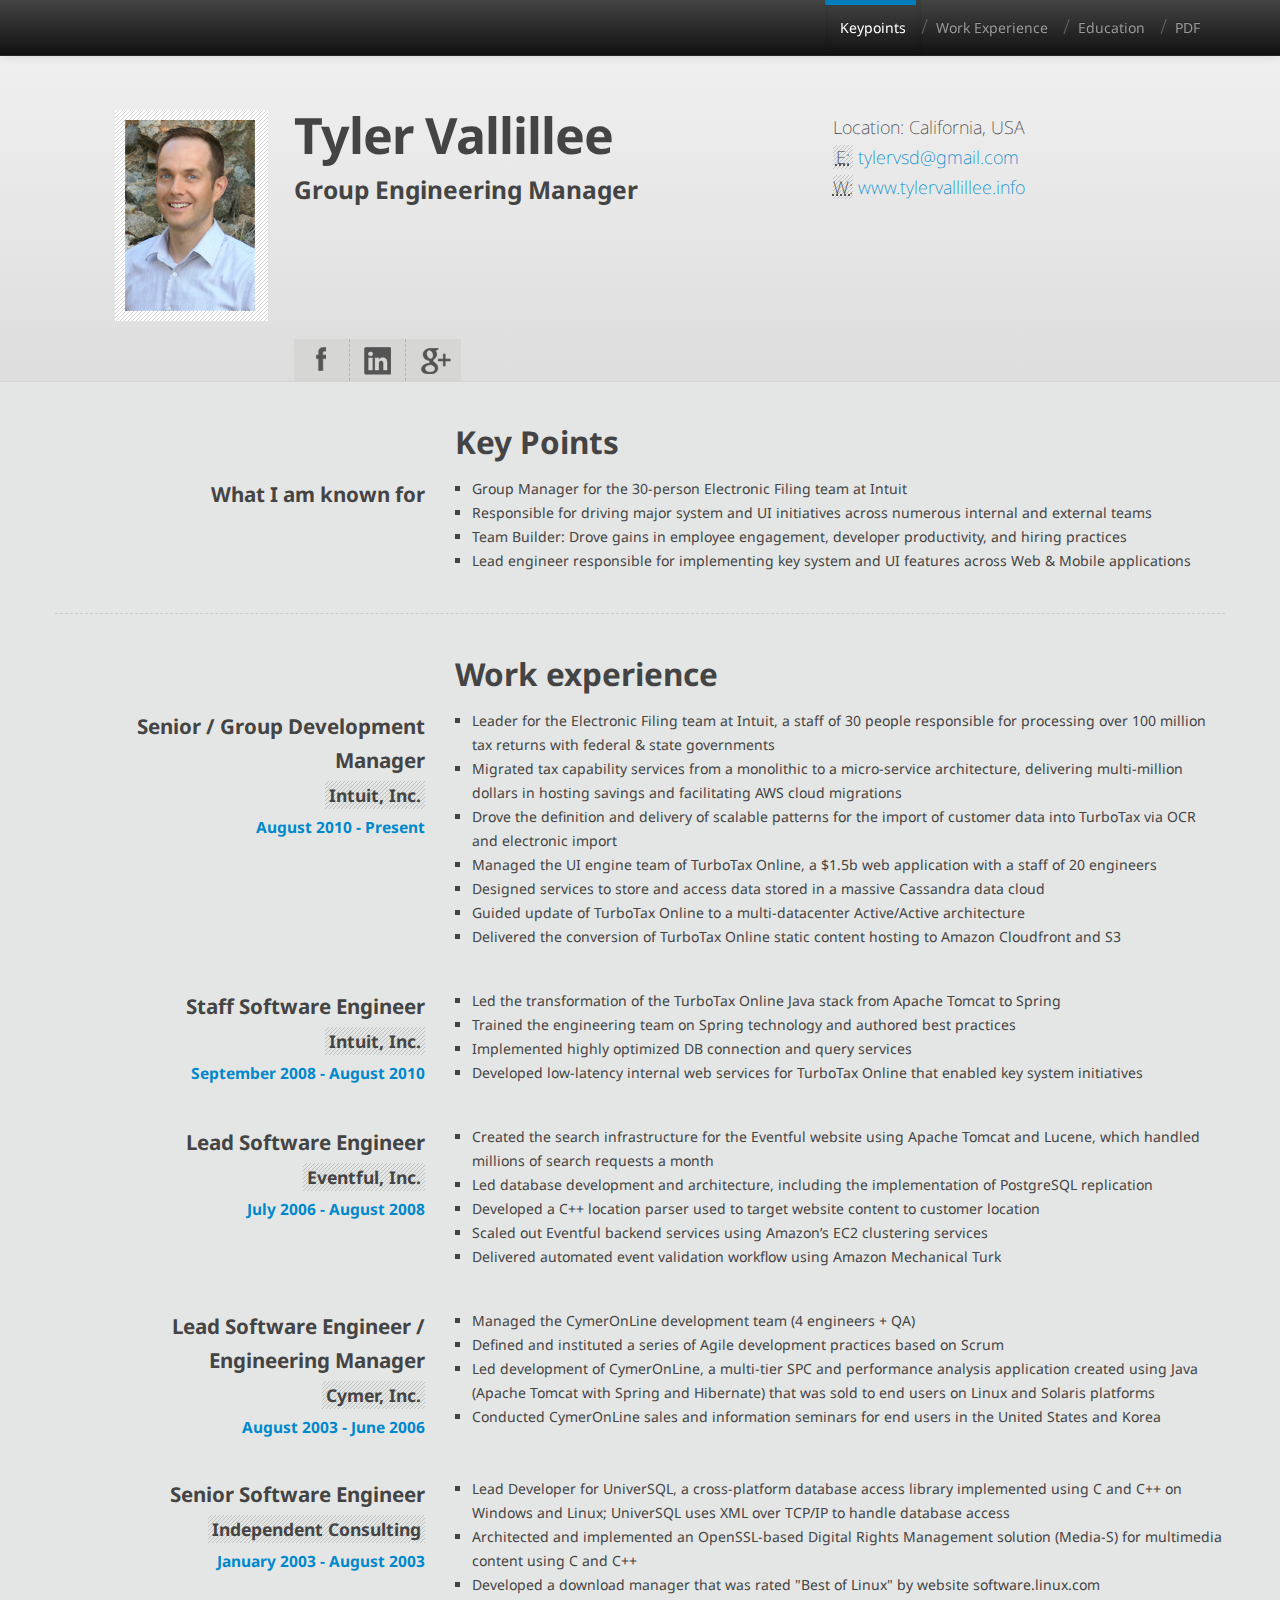
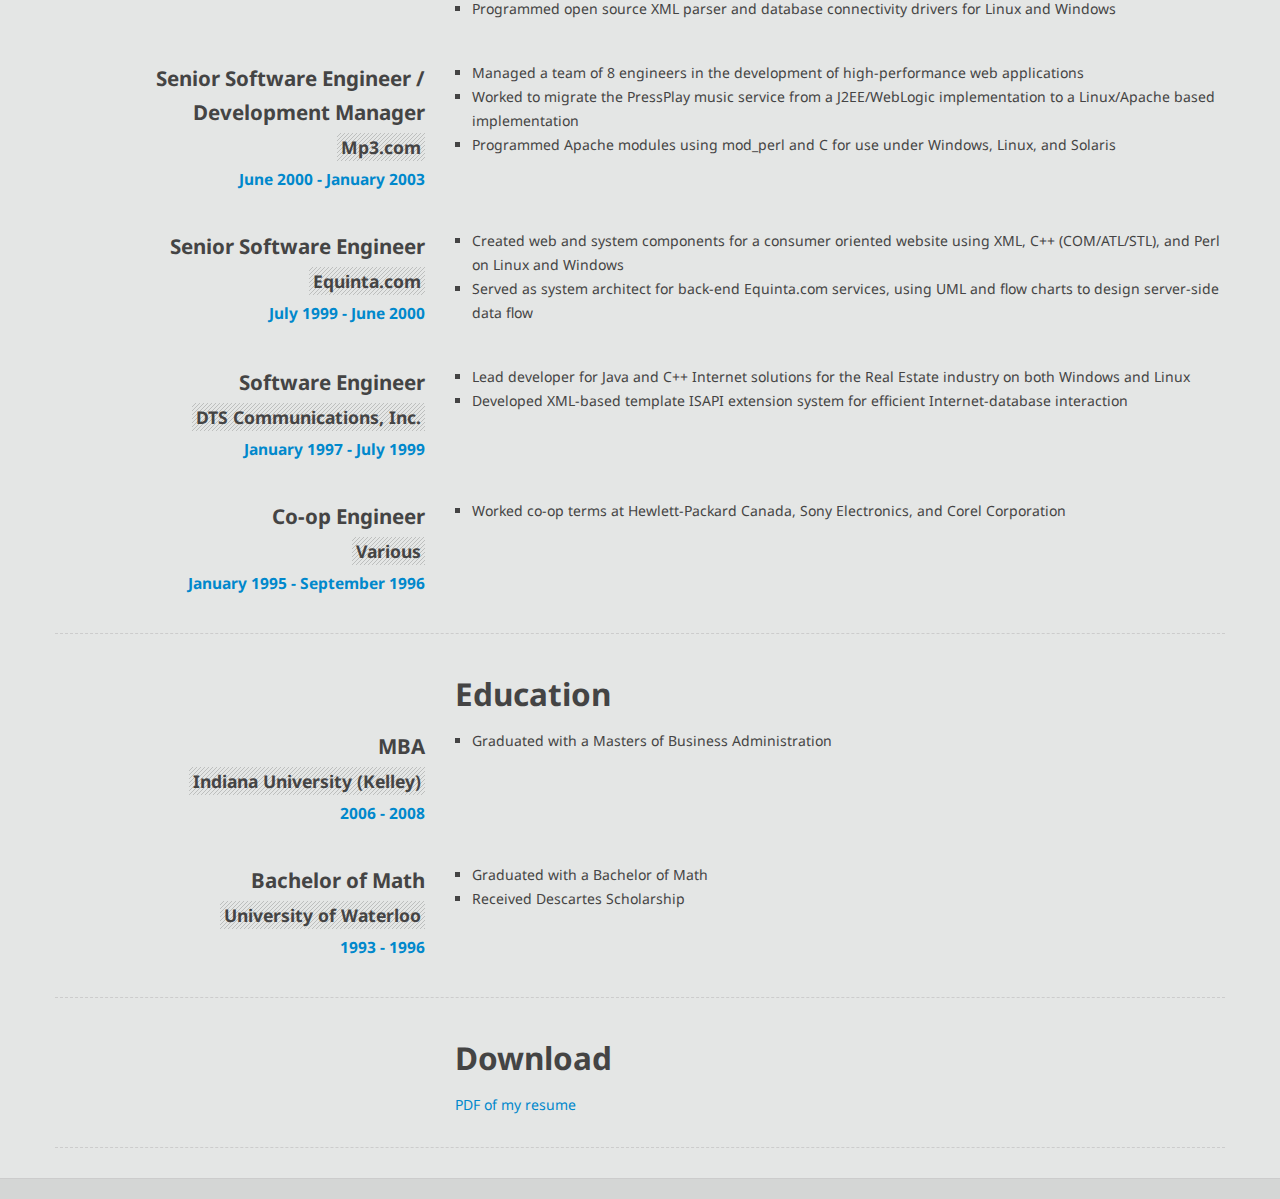
==== index.html @ 62c9b4fd "Moving directories" ====
<!DOCTYPE html>
<html lang="en">
<head>
	<meta charset="UTF-8">
	<title>Tyler Vallillee</title>

    <meta name="description" content="Tyler Vallillee">
    <meta name="viewport" content="width=device-width, initial-scale=1.0">

    <!-- CSS -->
    <link href="css/bootstrap.min.css" rel="stylesheet" media="screen">
    <link href="css/bootstrap-responsive.min.css" rel="stylesheet" media="screen">
    <link href="css/style.css" rel="stylesheet">

	<!-- Javascript not available -->
    <noscript>
    	<link href="css/noscript.css" rel="stylesheet">
    </noscript>

    <!--[if lt IE 9]>
    <script src="js/html5shiv.js"></script>
    <![endif]-->

   <!-- To select the black text uncomment the following line -->

   <!-- <link href="css/dark.css" rel="stylesheet"> -->


   <!-- To change the color of hover effects and links to green, you can uncomment the following line -->

   <!-- <link href="css/green.css" rel="stylesheet"> -->


   <!-- To change the color of hover effects and links to orange, you can uncomment the following line -->

  <!--  <link href="css/orange.css" rel="stylesheet"> -->

   <link href='http://fonts.googleapis.com/css?family=Droid+Sans:400,700' rel='stylesheet' type='text/css'>

</head>

<body>
	<a name="top"></a>

    <!--
    :::::::::::::::::::::::::::::::::::::::::::::::::::::::::::::::::::::::::::::::::::::::::::::::::::::::::::::::::::::::::::::::
    ::::: Navigation and displaying text when the screen is scrolled
    :::::::::::::::::::::::::::::::::::::::::::::::::::::::::::::::::::::::::::::::::::::::::::::::::::::::::::::::::::::::::::::::
    -->
	<div class="navbar navbar-inverse navbar-fixed-top">
		<div class="navbar-inner">
            <div class="container">
            	<!-- This will display when the page is viewed on a mobile device -->
                <button type="button" class="btn btn-navbar" data-toggle="collapse" >
                <span class="icon-bar"></span>
                <span class="icon-bar"></span>
                <span class="icon-bar"></span>
                </button>
              	<a class="brand me-name" href="#top">Tyler Vallillee</a><!-- This text displays when the screen has been scrolled -->
                <div class="nav-collapse collapse pull-right navigation">
                    <ul class="nav">
                      <li class="active first"><a href="#keypoints">Keypoints</a></li>
                      <li><a href="#experience">Work Experience</a></li>
                      <li><a href="#education">Education</a></li>
                      <li><a target="_blank" href="tylerv-resume.pdf">PDF</a></li>
                    </ul>
                </div><!-- nav-collapse -->

            </div><!-- container -->
		</div><!-- navbar-inner -->
    </div><!-- navbar -->

	<!--
    :::::::::::::::::::::::::::::::::::::::::::::::::::::::::::::::::::::::::::::::::::::::::::::::::::::::::::::::::::::::::::::::
    ::::: Hero information, where it displays profile picture and personal information
    :::::::::::::::::::::::::::::::::::::::::::::::::::::::::::::::::::::::::::::::::::::::::::::::::::::::::::::::::::::::::::::::
    -->
	<div class="hero">
		<div class="container">
			<div class="hero-unit me-details">
				<div class="row-fluid">
                    <div class="span2">
                        <div class="avatar">
                            <img width="130" height="128" src="images/person.jpg" alt="my resume photo"/>
                        </div>
                    </div><!-- span2 -->
                    <div class="span6">
                        <h1>Tyler Vallillee</h1>
                        <h2>Group Engineering Manager</h2>
                        <ul class="social">
                            <li class="facebook"><a target="_blank" href="http://facebook.com/tyler.vallillee"></a></li>
                            <li class="linked"><a target="_blank" href="http://www.linkedin.com/in/tylervallillee"></a></li>
                            <li class="google"><a target="_blank" href="http://google.com/+TylerVallillee"></a></li>
                        </ul>
                    </div><!-- span6 -->
                    <div class="span4">
                        <address>
                        	Location: California, USA<br>
                            <abbr title="Email">E:</abbr> <a href="mailto:tylervsd@gmail.com">tylervsd@gmail.com</a><br>
                            <abbr title="Website">W:</abbr> <a href="http://www.tylervallillee.info">www.tylervallillee.info</a><br>
                        </address>
                    </div><!-- span4 -->
				</div><!-- row-fluid -->
			</div> <!-- hero-unit -->
		</div><!-- container -->
	</div><!-- hero -->

    <div class="container">
	<!--
    :::::::::::::::::::::::::::::::::::::::::::::::::::::::::::::::::::::::::::::::::::::::::::::::::::::::::::::::::::::::::::::::
    ::::: Keypoints
    :::::::::::::::::::::::::::::::::::::::::::::::::::::::::::::::::::::::::::::::::::::::::::::::::::::::::::::::::::::::::::::::
    -->
    	<section>
			<div class="row">
                <div class="span4"></div><!-- Keep this div empty to align -->
                <div class="span8">
                  <a name="keypoints" class="division"></a><h2>Key Points</h2>
                </div><!-- span8 -->
                <div class="span4">
                    <h3>What I am known for</h3>
                </div><!-- span4 -->
                <div class="span8">
                    <ul>
                        <li>Group Manager for the 30-person Electronic Filing team at Intuit</li>
                        <li>Responsible for driving major system and UI initiatives across numerous internal and external teams</li>
                        <li>Team Builder: Drove  gains in employee engagement, developer productivity, and hiring practices</li>
                        <li>Lead engineer responsible for implementing key system and UI features across Web & Mobile applications</li>
                    </ul>
                </div><!-- span8 -->
             </div><!-- row -->
		</section>

		<hr>

 	<!--
    :::::::::::::::::::::::::::::::::::::::::::::::::::::::::::::::::::::::::::::::::::::::::::::::::::::::::::::::::::::::::::::::
    ::::: Work experience
    :::::::::::::::::::::::::::::::::::::::::::::::::::::::::::::::::::::::::::::::::::::::::::::::::::::::::::::::::::::::::::::::
    -->
      	<section>
			<div class="row">
            	<div class="span4"></div><!-- Keep this div empty to align -->
                <div class="span8">
                	<a name="experience" class="division"></a><h2>Work experience</h2>
                </div><!-- span8 -->

                <div class="span4">
                	<h3>Senior / Group Development Manager</h3>
                	<h4>Intuit, Inc.</h4>
                  	<h5>August 2010 - Present</h5>
                </div><!-- span4 -->
                <div class="span8">
                	<ul>
                        <li>Leader for the Electronic Filing team at Intuit, a staff of 30 people responsible for processing over 100 million tax returns with federal & state governments</li>
                        <li>Migrated tax capability services from a monolithic to a micro-service architecture, delivering multi-million dollars in hosting savings and facilitating AWS cloud migrations</li>
                        <li>Drove the definition and delivery of scalable patterns for the import of customer data into TurboTax via OCR and electronic import</li>
                        <li>Managed the UI engine team of TurboTax Online, a $1.5b web application with a staff of 20 engineers</li>
                        <li>Designed services to store and access data stored in a massive Cassandra data cloud</li>
                        <li>Guided update of TurboTax Online to a multi-datacenter Active/Active architecture</li>
												<li>Delivered the conversion of TurboTax Online static content hosting to Amazon Cloudfront and S3</li>
                  	</ul>
                </div><!-- span8 -->
			</div><!-- row -->

			<div class="row">
                <div class="span4">
                    <h3>Staff Software Engineer</h3>
                    <h4>Intuit, Inc.</h4>
                    <h5>September 2008 - August 2010</h5>
                </div><!-- span4 -->
                <div class="span8">
                	<ul>
                        <li>Led the transformation of the TurboTax Online Java stack from Apache Tomcat to Spring</li>
                        <li>Trained the engineering team on Spring technology and authored best practices</li>
                        <li>Implemented highly optimized DB connection and query services</li>
                        <li>Developed low-latency internal web services for TurboTax Online that enabled key system initiatives</li>
                  	</ul>
                </div><!-- span8 -->
			</div><!-- row -->

			<div class="row">
                <div class="span4">
                    <h3>Lead Software Engineer</h3>
                    <h4>Eventful, Inc.</h4>
                    <h5>July 2006 - August 2008</h5>
                </div><!-- span4 -->
                <div class="span8">
                	<ul>
                        <li>Created the search infrastructure for the Eventful website using Apache Tomcat and Lucene, which handled millions of search requests a month</li>
                        <li>Led database development and architecture, including the implementation of PostgreSQL replication </li>
                        <li>Developed a C++ location parser used to target website content to customer location </li>
                        <li>Scaled out Eventful backend services using Amazon’s EC2 clustering services</li>
												<li>Delivered automated event validation workflow using Amazon Mechanical Turk</li>
                  	</ul>
                </div><!-- span8 -->
			</div><!-- row -->

			<div class="row">
                <div class="span4">
                    <h3>Lead Software Engineer / Engineering Manager</h3>
                    <h4>Cymer, Inc.</h4>
                    <h5>August 2003 - June 2006</h5>
                </div><!-- span4 -->
                <div class="span8">
                	<ul>
                        <li>Managed the CymerOnLine development team (4 engineers + QA)</li>
                        <li>Defined and instituted a series of Agile development practices based on Scrum </li>
                        <li>Led development of CymerOnLine, a multi-tier SPC and performance analysis application created using Java (Apache Tomcat with Spring and Hibernate) that was sold to end users on Linux and Solaris platforms</li>
                        <li>Conducted CymerOnLine sales and information seminars for end users in the United States and Korea</li>
                  	</ul>
                </div><!-- span8 -->
			</div><!-- row -->

			<div class="row">
                <div class="span4">
                    <h3>Senior Software Engineer</h3>
                    <h4>Independent Consulting</h4>
                    <h5>January 2003 - August 2003</h5>
                </div><!-- span4 -->
                <div class="span8">
                	<ul>
                        <li>Lead Developer for UniverSQL, a cross-platform database access library implemented using C and C++ on Windows and Linux; UniverSQL uses XML over TCP/IP to handle database access</li>
                        <li>Architected and implemented an OpenSSL-based Digital Rights Management solution (Media-S) for multimedia content using C and C++ </li>
                        <li>Developed a download manager that was rated "Best of Linux" by website software.linux.com</li>
                        <li>Programmed open source XML parser and database connectivity drivers for Linux and Windows</li>
                  	</ul>
                </div><!-- span8 -->
			</div><!-- row -->


			<div class="row">
                <div class="span4">
                    <h3>Senior Software Engineer / Development Manager</h3>
                    <h4>Mp3.com </h4>
                    <h5>June 2000 - January 2003</h5>
                </div><!-- span4 -->
                <div class="span8">
                	<ul>
                        <li>Managed a team of 8 engineers in the development of high-performance web applications</li>
                        <li>Worked to migrate the PressPlay music service from a J2EE/WebLogic implementation to a Linux/Apache based implementation</li>
                        <li>Programmed Apache modules using mod_perl and C for use under Windows, Linux, and Solaris</li>
                  	</ul>
                </div><!-- span8 -->
			</div><!-- row -->

			<div class="row">
                <div class="span4">
                    <h3>Senior Software Engineer</h3>
                    <h4>Equinta.com </h4>
                    <h5>July 1999 - June 2000</h5>
                </div><!-- span4 -->
                <div class="span8">
                	<ul>
                        <li>Created web and system components for a consumer oriented website using XML, C++ (COM/ATL/STL), and Perl on Linux and Windows </li>
                        <li>Served as system architect for back-end Equinta.com services, using UML and flow charts to design server-side data flow</li>
                  	</ul>
                </div><!-- span8 -->
			</div><!-- row -->

			<div class="row">
                <div class="span4">
                    <h3>Software Engineer</h3>
                    <h4>DTS Communications, Inc. </h4>
                    <h5>January 1997 - July 1999</h5>
                </div><!-- span4 -->
                <div class="span8">
                	<ul>
                        <li>Lead developer for Java and C++ Internet solutions for the Real Estate industry on both Windows and Linux</li>
                        <li>Developed XML-based template ISAPI extension system for efficient Internet-database interaction</li>
                  	</ul>
                </div><!-- span8 -->
			</div><!-- row -->

			<div class="row">
                <div class="span4">
                    <h3>Co-op Engineer</h3>
                    <h4>Various</h4>
                    <h5>January 1995 - September 1996</h5>
                </div><!-- span4 -->
                <div class="span8">
                	<ul>
                        <li>Worked co-op terms at Hewlett-Packard Canada, Sony Electronics, and Corel Corporation</li>
                  	</ul>
                </div><!-- span8 -->
			</div><!-- row -->

		</section>

		<hr>


  	<!--
    :::::::::::::::::::::::::::::::::::::::::::::::::::::::::::::::::::::::::::::::::::::::::::::::::::::::::::::::::::::::::::::::
    ::::: Education
    :::::::::::::::::::::::::::::::::::::::::::::::::::::::::::::::::::::::::::::::::::::::::::::::::::::::::::::::::::::::::::::::
    -->
		<section>
            <div class="row">
                <div class="span4"></div><!-- Keep this div empty to align -->
                <div class="span8">
                    <a name="education" class="division"></a><h2>Education</h2>
                </div><!-- span8 -->
                <div class="span4">
                    <h3>MBA</h3>
                    <h4>Indiana University (Kelley)</h4>
                    <h5>2006 - 2008</h5>
                </div><!-- span4 -->
                <div class="span8">
	                <ul>
                      <li>Graduated with a Masters of Business Administration</li>
                    </ul>
                </div><!-- span8 -->
            </div><!-- row -->

            <div class="row">
                <div class="span4">
                    <h3>Bachelor of Math</h3>
                    <h4>University of Waterloo</h4>
                    <h5>1993 - 1996</h5>
                </div><!-- span4 -->
                <div class="span8">
  	                <ul>
                      <li>Graduated with a Bachelor of Math</li>
                      <li>Received Descartes Scholarship</li>
                    </ul>

				</div><!-- span8 -->
            </div><!-- row -->

		</section>

    	<hr>

  	<!--
    :::::::::::::::::::::::::::::::::::::::::::::::::::::::::::::::::::::::::::::::::::::::::::::::::::::::::::::::::::::::::::::::
    ::::: P D F
    :::::::::::::::::::::::::::::::::::::::::::::::::::::::::::::::::::::::::::::::::::::::::::::::::::::::::::::::::::::::::::::::
    -->
		<section>
            <div class="row">
                <div class="span4"></div><!-- Keep this div empty to align -->
                <div class="span8">
                    <a name="pdf" class="division"></a><h2>Download</h2>
                </div><!-- span8 -->
                <div class="span4">

                </div><!-- span4 -->
                <div class="span8">
                    <a href="tylerv-resume.pdf" target="_blank">PDF of my resume</a>
                </div><!-- span8 -->
            </div><!-- row -->


		</section>

    	<hr>


    </div> <!-- container -->

    <!--
    :::::::::::::::::::::::::::::::::::::::::::::::::::::::::::::::::::::::::::::::::::::::::::::::::::::::::::::::::::::::::::::::
    ::::: Footer
    :::::::::::::::::::::::::::::::::::::::::::::::::::::::::::::::::::::::::::::::::::::::::::::::::::::::::::::::::::::::::::::::
    -->
    <footer>

     </footer>
     <a href="#top" class="go-to-top">Top</a>

    <!-- SCRIPTS -->
    <script src="js/jquery.js"></script>
	<script src="js/jquery.easing.min.js"></script>
	<script src="js/bootstrap.min.js"></script>
	<script src="js/scripts.js"></script>

	<script>
	  (function(i,s,o,g,r,a,m){i['GoogleAnalyticsObject']=r;i[r]=i[r]||function(){
	  (i[r].q=i[r].q||[]).push(arguments)},i[r].l=1*new Date();a=s.createElement(o),
	  m=s.getElementsByTagName(o)[0];a.async=1;a.src=g;m.parentNode.insertBefore(a,m)
	  })(window,document,'script','//www.google-analytics.com/analytics.js','ga');

	  ga('create', 'UA-53196425-1', 'auto');
	  ga('send', 'pageview');

	</script>
</body>
</html>
---- css/style.css ----
/*
Theme Name: MIO resume
Description: Onepage Personal Resume/Portfolio Template 
Version: 1.0
Author: kaylog
Author URI: http://themeforest.net/user/kary_au

1. General
2. Navigation
3. Hero
4. Section
4.1. Portfolio
4.2. Technical Skills
4.3. Contact 
5. Footer
6. Responsive

*/

/* 1. General */ 
body{ background-color:#e4e6e5; }
body, input, button, select, textarea, .navbar-search .search-query { font-family: 'Droid Sans', sans-serif; color:#444}
body, li, address{ line-height:24px }
hr{ margin:30px 0px; border-top:1px dashed #ccc; border-bottom:none}
ul, ol{ margin-left:17px}
li{ list-style: square}
::selection { background: #66c6f8; }
::-moz-selection { background: #66c6f8; }
.go-to-top{ background: #d6d6d4; position:fixed; right:0px; top:50%; margin-top:-20px; padding:20px 15px; font-weight:bold; font-size:20px; text-transform:uppercase; display:none}

/* 2. Navigation */
.navbar-inverse .brand { color:#fff}
.navbar-inner .container { position:relative; overflow:hidden }
.navbar-inner .container .brand{ position:absolute; }
.navbar .nav > li { line-height: 35px; list-style:none }
.navbar .nav > li a { background:url(../images/separation.png) no-repeat 0 19px; outline:none}
.navigation .nav li.active a, .navigation .nav li.active > a:hover, .navigation .nav .active > a:focus { background:url(../images/separation.png) no-repeat 0 19px}
.navbar .nav > li.first a, .navbar .nav > li.first a:hover { background:none }
.navbar .brand { padding-top:14px; padding-bottom:14px; font-size:24px}
.navbar-inverse .navbar-inner {background-color: #444;
background-image: -moz-linear-gradient(top,#444,#111);
background-image: -webkit-gradient(linear,0 0,0 100%,from(#444),to(#111));
background-image: -webkit-linear-gradient(top,#444,#111);
background-image: -o-linear-gradient(top,#444,#111);
background-image: linear-gradient(to bottom,#444,#111);
background-repeat: repeat-x;
border-color: #252525;
filter: progid:DXImageTransform.Microsoft.gradient(startColorstr='#ff222222',endColorstr='#ff111111',GradientType=0);
}
.navigation .current-band { height: 5px; position: absolute; z-index: 0; background: #08c;}
.navbar-inverse .btn-navbar { color: #fff; text-shadow: none; background-color: #333; background-image: none; border-radius:0px; border:none; margin-right:15px; margin-top:6px }

/* 3. Hero */
.hero { background-color:#f3f3f3; margin-bottom:30px; border-bottom:1px solid #d5d5d5; display:none;
background-image: -moz-linear-gradient(top,#f3f3f3,#dddddd);
background-image: -webkit-gradient(linear,0 0,0 100%,from(#f3f3f3),to(#dddddd));
background-image: -webkit-linear-gradient(top,#f3f3f3,#dddddd);
background-image: -o-linear-gradient(top,#f3f3f3,#dddddd);
background-image: linear-gradient(to bottom,#f3f3f3,#dddddd);
background-repeat: repeat-x;}
.hero .hero-unit{ background-color: transparent; margin-bottom:0px; padding-top:110px; position:relative}
.hero-unit .span3{ float:right }
.hero-unit h1{ margin-top:0px; line-height:1; font-size:50px }
.hero-unit h2{ font-size:24.5px}
.hero-unit address{ line-height:30px; margin-top:2px}
.hero-unit abbr[title], .hero-unit abbr[data-original-title]{ width:20px; display:inline-block; text-align:center; background: url(../images/bg-perpendicular.png) repeat; border-bottom:none; line-height:24px}
.hero-unit .avatar{  background: url(../images/bg-perpendicular.png) repeat #fff; padding:10px;}
.social { margin:0px; background-color:#ccc; position:absolute; bottom:0px;}
.social li{ float:left; display:block; border-left:dashed 1px #b3b3b3;  background-color:#d6d6d4;}
.social li:first-child{ border:none }
.social li a{ display:block; width:55px; height:42px; background-color:#d6d6d4; background-repeat:no-repeat; background-image:url(../images/social.png);}
.social li a:hover{ 
-webkit-transition: background 0.2s ease;
-moz-transition: background 0.2s ease;
-ms-transition: background 0.2s ease;
-o-transition: background 0.2s ease;
transition: background 0.2s ease;
}
.social li.facebook a{ background-position: 4px 0}
.social li.youtube a{ background-position: -46px 0}
.social li.twitter a{ background-position: -100px 0}
.social li.linked a{ background-position: -160px 0}
.social li.google a{ background-position: -214px 0}
.social li.pinterest a{ background-position: -271px 0}
.social li.facebook a:hover{ background-position: 4px -50px; background-color:#3b5998}
.social li.youtube a:hover{ background-position: -46px -50px; background-color:#ff3939}
.social li.twitter a:hover{ background-position: -100px -50px; background-color:#32ccfe}
.social li.linked a:hover{ background-position: -160px -50px; background-color:#0073b2}
.social li.google a:hover{ background-position: -214px -50px; background-color:#ffffff}
.social li.pinterest a:hover{ background-position: -271px -50px; background-color:#ae2c2a}

/* 4. Section */
section > .row { margin-bottom:30px }
section > .row > .span4{ text-align:right }
section > .row > .span4 h3{ margin:0px 0px 8px; line-height:34px; font-size:20.5px }
section > .row > .span8 h2{ margin-bottom:15px; }
section > .row > .span8 h2 span{  background: url(../images/bg-perpendicular.png) repeat #d6d6d4; height:17px; display:inline-block; width:24px; height:24px; margin-right:5px }
section > .row > .span4 > h4 {background: url(../images/bg-perpendicular.png) repeat; padding:2px 4px; width:auto; display:inline }
section > .row > .span4 > h5 { font-size:15.5px; margin-top:8px; color:#08c }

/* 4.1. Portfolio */
.thumbnails li{ position:relative}
.page{ display:none; position:relative}
.page .txt{ position:absolute; background: rgb(0, 0, 0); background: rgba(17, 17, 17, 0.8); z-index:20; top:50%; width:50%; right:0px; padding:30px; color:#fff;}

.thumbnails li .info{ position:absolute; bottom:25px; z-index:11; width:80%; padding:0px 11%; text-align:center; left:0px;
-webkit-transition: bottom 0.5s ease;
-moz-transition: bottom 0.5s ease;
-ms-transition: bottom 0.5s ease;
-o-transition: bottom 0.5s ease;
transition: bottom 0.5s ease;}

.thumbnails li:hover .info{ bottom:50px; left:0px; text-decoration:none;
-webkit-transition: bottom 0.5s ease;
-moz-transition: bottom 0.5s ease;
-ms-transition: bottom 0.5s ease;
-o-transition: bottom 0.5s ease;
transition: bottom 0.5s ease;}

.thumbnails li .info h5{ text-align: center; color:#FFF; text-shadow: 1px 1px 1px #000, 3px 3px 5px black; cursor:pointer; margin-bottom:6px} 
.thumbnails li .info p{ display:none; font-size:13px; color:#fff;
-webkit-transition: display 0.5s ease;
-moz-transition: display 0.5s ease;
-ms-transition: display 0.5s ease;
-o-transition: display 0.5s ease;
transition: display 0.5s ease;}

.thumbnails li:hover .info p{ display:block; text-decoration:none;
-webkit-transition: display 0.5s ease;
-moz-transition: display 0.5s ease;
-ms-transition: display 0.5s ease;
-o-transition: display 0.5s ease;
transition: display 0.5s ease;}

.thumbnails li .hover{
position: absolute;
left: 0;
top: 0;
right: 0;
bottom: 0;
z-index: 10;
pointer-events: none;
-webkit-box-sizing: border-box;
-moz-box-sizing: border-box;
box-sizing: border-box;
border: none;
border-width: 0;
-moz-border-image: url(../images/hover-1.gif) 10 10 10 10 repeat;
-webkit-border-image: url(../images/hover-1.gif) 10px 10px 10px 10px repeat;
border-image: url(../images/hover-1.gif) 10 10 10 10 repeat;
-webkit-transition: border-width 0.5s cubic-bezier(0.19, 1, 0.22, 1);
-moz-transition: border-width 0.5s cubic-bezier(0.19, 1, 0.22, 1);
-o-transition: border-width 0.5s cubic-bezier(0.19, 1, 0.22, 1);
transition: border-width 0.5s cubic-bezier(0.19, 1, 0.22, 1);}

.thumbnails li:hover .hover{
pointer-events: none;
background-color: #0e90d2;
background-image: -moz-linear-gradient(top,#149bdf,#0480be);
background-image: -webkit-gradient(linear,0 0,0 100%,from(#149bdf),to(#0480be));
background-image: -webkit-linear-gradient(top,#149bdf,#0480be);
background-image: -o-linear-gradient(top,#149bdf,#0480be);
background-image: linear-gradient(to bottom,#149bdf,#0480be);
background-repeat: repeat-x;
filter: progid:DXImageTransform.Microsoft.gradient(startColorstr='#ff149bdf',endColorstr='#ff0480be',GradientType=0);
-webkit-box-shadow: inset 0 -1px 0 rgba(0,0,0,0.15);
-moz-box-shadow: inset 0 -1px 0 rgba(0,0,0,0.15);
box-shadow: inset 0 -1px 0 rgba(0,0,0,0.15);
-webkit-box-sizing: border-box;
-moz-box-sizing: border-box;
border-width: 10px 10px 10px 10px;
}

.thumbnail{ border: 1px dashed #ccc; -webkit-border-radius:0; -moz-border-radius:0; border-radius:0; padding:10px; position:relative}
.thumbnails li a:hover{ text-decoration:none}
a.thumbnail:hover, a.thumbnail:focus{ border:solid 1px #e3e3e3; border-color:#e3e3e3; box-shadow: none; -webkit-box-shadow: none; -moz-box-shadow:none;}
.thumbnail>img { height: inherit}
.overlay{position: fixed; opacity: 0; -ms-filter: "progid:DXImageTransform.Microsoft.Alpha(Opacity=0)"; background: #000; height: auto; width: auto; left: 0; top: 0;bottom:0; right:0; z-index: 5000; overflow:auto; overflow-y:scroll}
.popup {width: 100px;  z-index: 5001; top: 0px; left: 50%;  background-color:transparent; padding: 0px;  position:fixed;  display:none  }
.popup .close-btn{ background:rgba(214, 214, 214, 1); width:25px; height:25px; z-index:5002; font-size:24px; padding:15px; position:absolute; top:0px; right:0px; color:#08c; text-shadow:none; text-align:center; font-weight:bold; cursor:pointer; display:none}
.popup .close-btn:hover, .popup .close-btn:focus{ color:#005580}
.no-scroll{ overflow:hidden}

/* 4.2. Technical Skills */
.progress{ height:34px; margin-bottom:25px;  -webkit-border-radius:0; -moz-border-radius:0; border-radius:0; border:solid 1px #ccc}
.progress .bar{background: url(../images/bg-perpendicular.png) repeat; background-color:#149bdf; 
-moz-box-shadow:inset 0px -22px 20px -10px  #0480be;
-webkit-box-shadow: inset 0px -22px 20px -10px  #0480be;
box-shadow:inset 0px -22px 20px -10px  #0480be;}

/* 4.3. Contact */
input[type="text"]{ height:28px;  -webkit-border-radius:0px; -moz-border-radius: 0px; border-radius: 0px; }
textarea{ height:140px; -webkit-border-radius:0px; -moz-border-radius: 0px; border-radius: 0px;}
.btn-submit{ background-color: #149bdf; -moz-box-shadow: inset 0px -22px 20px -10px #0480be; -webkit-box-shadow: inset 0px -22px 20px -10px #0480be;
box-shadow: inset 0px -22px 20px -10px #0480be; color:#fff; border:none; height:38px; background-image: none;-webkit-border-radius:0px; -moz-border-radius: 0px; border-radius: 0px; text-shadow:none; color:#fff}
.btn-submit:hover{background-color: #149bdf; text-shadow:none; color:#fff}
.form{ position:relative}
.loading{ background:url(../images/loader-brown.gif) no-repeat; width:16px; height:16px; position:absolute; left:85px; bottom:10px; display:none}

/* 5. Footer */
footer{ background-color:#d4d6d5; padding:15px 0px 5px; border-top:1px solid #ccc }


/* 6. Responsive */

/* Large desktop */
@media (min-width: 1200px) { ... }
 
/* Portrait tablet to landscape and desktop */
@media (min-width: 768px) and (max-width: 979px) { 
	.hero .hero-unit .span3{ }
	.hero .hero-unit h1{ font-size:42px}
	.hero .hero-unit h2{ font-size:28px}
	address{ font-size:16px}
	.nav-collapse .nav>li{ float:left}
	.navbar .btn-navbar, .navbar .me-name{ display:none}
	.nav-collapse, .nav-collapse.collapse{ overflow:hidden; height:auto}
	.navbar-fixed-top{ margin:0px}
	.navbar-fixed-top, .navbar-fixed-bottom{ position:fixed}
	.go-to-top{ display:none}
	.navbar-inverse .nav-collapse .nav > li > a:hover, .navbar-inverse .nav-collapse .nav > li > a:focus, .navbar-inverse .nav-collapse .dropdown-menu a:hover, .navbar-inverse .nav-collapse .dropdown-menu a:focus { background-color:transparent}
	.navbar-fixed-top .navbar-inner, .navbar-fixed-bottom .navbar-inner{ padding:0px}
	.nav-collapse .nav>li>a, .nav-collapse .dropdown-menu a{ font-weight:normal}
	.navigation .nav li.active a, .navigation .nav li.active > a:hover, .navigation .nav .active > a:focus, .navigation .nav li a:hover{ color:#fff}
	.hero .hero-unit{ padding:110px 0px 60px}	
}
 
/* Landscape phone to portrait tablet */
@media (max-width: 767px) { 
	.hero .hero-unit{ padding:20px 20px 60px}
	.hero-unit .avatar{ margin-bottom:20px }
	.navbar-fixed-top{ margin:0px}
	section > .row > .span8 h2, section > .row > .span4 h3, section > .row > .span4 > h4{ margin-bottom:10px }
	section > .row > .span4 > h4{ display:block}
	section > .row > .span4{ text-align:left}
	//.thumbnails-portfolio li.span6, .thumbnails-portfolio li.span3{ float:left; width:auto}
	//.navbar{ height: 48px}
	.current-band{ display:none}	
	.nav-collapse .nav>li>a, .nav-collapse .dropdown-menu a{ font-weight:normal; background:none}
	.nav-collapse, .nav-collapse.collapse{ //width:100%}
	.navbar-inner .container, .nav-collapse, .nav-collapse.collapse{ overflow:visible}
	.span6 .thumbnail{ width:356px}
	.span4 .thumbnail{ width:220px}
	.navigation{ display:none}
	.navigation .nav li.active a, .navigation .nav li.active > a:hover, .navigation .nav .active > a:focus{ background-image:none}
	.navbar .brand{ padding-top:8px; display:none}
	.navbar-fixed-top{ position:fixed }
	.navbar .nav{ z-index:6000; background-color:#111; margin-right:-5px; }
	.navbar .nav a:hover{ color:#fff!important}
	.hero-unit h1{ font-size:43px }
	.hero{ margin-top:73px}
 }
 
/* Landscape phones and down */
@media (max-width: 480px) { 
	.span6 .thumbnail, .span6 .thumbnail img{ width:220px}
	.span4 .thumbnail{ width:220px}
	.social li a{ width:39px; }
	.social li.facebook a{ background-position: -2px 0;}
	.social li.youtube a{ background-position: -54px 0;}
	.social li.twitter a{ background-position: -108px 0}
	.social li.linked a{ background-position: -168px 0}
	.social li.google a{ background-position: -222px 0}
	.social li.pinterest a{ background-position: -279px 0}
	.social li.facebook a:hover{ background-position: -2px -50px;}
	.social li.youtube a:hover{ background-position: -54px -50px;}
	.social li.twitter a:hover{ background-position: -108px -50px;}
	.social li.linked a:hover{ background-position: -168px -50px;}
	.social li.google a:hover{ background-position: -222px -50px; }
	.social li.pinterest a:hover{ background-position: -279px -50px;}
	.page .txt{ top:100%; width:auto}
	
}

@media print {
	h1, h2, h3, h4{line-height:30px!important; margin:0px 0px 10px 0px!important}
    .navbar, .go-to-top{ display:none!important}
	.hero-unit h1, .hero-unit h2, .hero-unit h3{ line-height:40px!important; margin:0px 0px 15px 0px!important }
	.hero-unit { margin-top:0px; position:relative; padding-top:0px!important }
	.hero-unit .avatar{ padding:0px}
	.hero-unit .span2{ position:absolute; top:0px; left:0px; }
	.hero-unit .span6, .hero-unit .span4 { margin-left:150px; }
	.hero-unit .span4 { margin-bottom:30px}
	.social{ display:none}
	section > .row > .span4{ text-align:left}
	section > .row > .span4 h3 { margin:0px}
	section > .row > .span4 > h4, section > .row > .span4 > h5 { display:inline}
	.row-fluid .thumbnails > li { list-style:none;}
	.row-fluid .thumbnails > li.span4 { display:inline;}
	.row-fluid .thumbnails > li.span4 a img { width:30%}
	.row-fluid .thumbnails li a { padding:0px; border:none}
	.row-fluid .thumbnails li .info { position:static; padding:0px}
	.row-fluid .thumbnails li a .hover, .row-fluid .thumbnails li a .info { display:none }
	.progress .bar {border-right:solid 10px #ccc!important}
	.contact .span4 form { display:none}
	
	
}
---- css/noscript.css ----
/* This is in case javascript is not available */
.hero{ display:block }
.navigation .nav li.active a, .navigation , .navigation .nav .active > a:focus{ background:none; box-shadow:0px 0px; color:#999}
.nav li.active > a:hover{ color:#fff}
---- css/dark.css ----
/* Black and white */
body{ color:#000; background-color:#fff }
.hero{ background-color:#ddd; border-bottom-color:#eee}
.navbar-inverse .navbar-inner {
background-color: #000;
background-image: -moz-linear-gradient(top,#000,#111);
background-image: -webkit-gradient(linear,0 0,0 100%,from(#000),to(#111));
background-image: -webkit-linear-gradient(top,#000,#111);
background-image: -o-linear-gradient(top,#000,#111);
background-image: linear-gradient(to bottom,#000,#111);
background-repeat: repeat-x;
border-color: #252525;
filter: progid:DXImageTransform.Microsoft.gradient(startColorstr='#000000',endColorstr='#111111',GradientType=0);
}
.social li.facebook a{ background-position: 4px -96px}
.social li.youtube a{ background-position: -46px -96px}
.social li.twitter a{ background-position: -100px -96px}
.social li.linked a{ background-position: -160px -96px}
.social li.google a{ background-position: -214px -96px}
.social li.pinterest a{ background-position: -271px -96px}
---- css/green.css ----
/* Green */		
.current-band, .thumbnails li:hover .hover{ 
background-color: #51a351!important;
background-image: -moz-linear-gradient(top,#46ca7b,#51a351);
background-image: -webkit-gradient(linear,0 0,0 100%,from(#46ca7b),to(#51a351));
background-image: -webkit-linear-gradient(top,#46ca7b,#51a351);
background-image: -o-linear-gradient(top,#46ca7b,#51a351);
background-image: linear-gradient(to bottom,#46ca7b,#51a351);
background-repeat: repeat-x;
filter: progid:DXImageTransform.Microsoft.gradient(startColorstr='#51a351',endColorstr='#51a351',GradientType=0);}
::selection { background: #64e297; }
::-moz-selection { background: #64e297; }
a{ color:#46ca7b}
.close-btn, section > .row > .span4 > h5{ color:#46ca7b!important}
.progress .bar{ background-color:#46ca7b;
-moz-box-shadow: inset 0px -22px 20px -10px #51a351;
-webkit-box-shadow: inset 0px -22px 20px -10px #51a351;
box-shadow: inset 0px -22px 20px -10px #51a351;}
.btn-submit, .btn-submit:hover {
background-color: #46ca7b;
-moz-box-shadow: inset 0px -22px 20px -10px #51a351;
-webkit-box-shadow: inset 0px -22px 20px -10px #51a351;
box-shadow: inset 0px -22px 20px -10px #51a351;
}
---- css/orange.css ----
/* Orange */
.current-band, .thumbnails li:hover .hover{ 
background-color: #df6c4f!important;
background-image: -moz-linear-gradient(top,#ff8761,#df6c4f);
background-image: -webkit-gradient(linear,0 0,0 100%,from(#ff8761),to(#df6c4f));
background-image: -webkit-linear-gradient(top,#ff8761,#df6c4f);
background-image: -o-linear-gradient(top,#ff8761,#df6c4f);
background-image: linear-gradient(to bottom,#ff8761,#df6c4f);
background-repeat: repeat-x;
filter: progid:DXImageTransform.Microsoft.gradient(startColorstr='#df6c4f',endColorstr='#df6c4f',GradientType=0);}
::selection { background: #f9a28c; }
::-moz-selection { background: #f9a28c; }
a{ color:#df6c4f}
.close-btn, section > .row > .span4 > h5{ color:#df6c4f!important}
.progress .bar{ background-color:#ff8761;
-moz-box-shadow: inset 0px -22px 20px -10px #df6c4f;
-webkit-box-shadow: inset 0px -22px 20px -10px #df6c4f;
box-shadow: inset 0px -22px 20px -10px #df6c4f;}
.btn-submit, .btn-submit:hover {
background-color: #ff8761;
-moz-box-shadow: inset 0px -22px 20px -10px #df6c4f;
-webkit-box-shadow: inset 0px -22px 20px -10px #df6c4f;
box-shadow: inset 0px -22px 20px -10px #df6c4f;
}
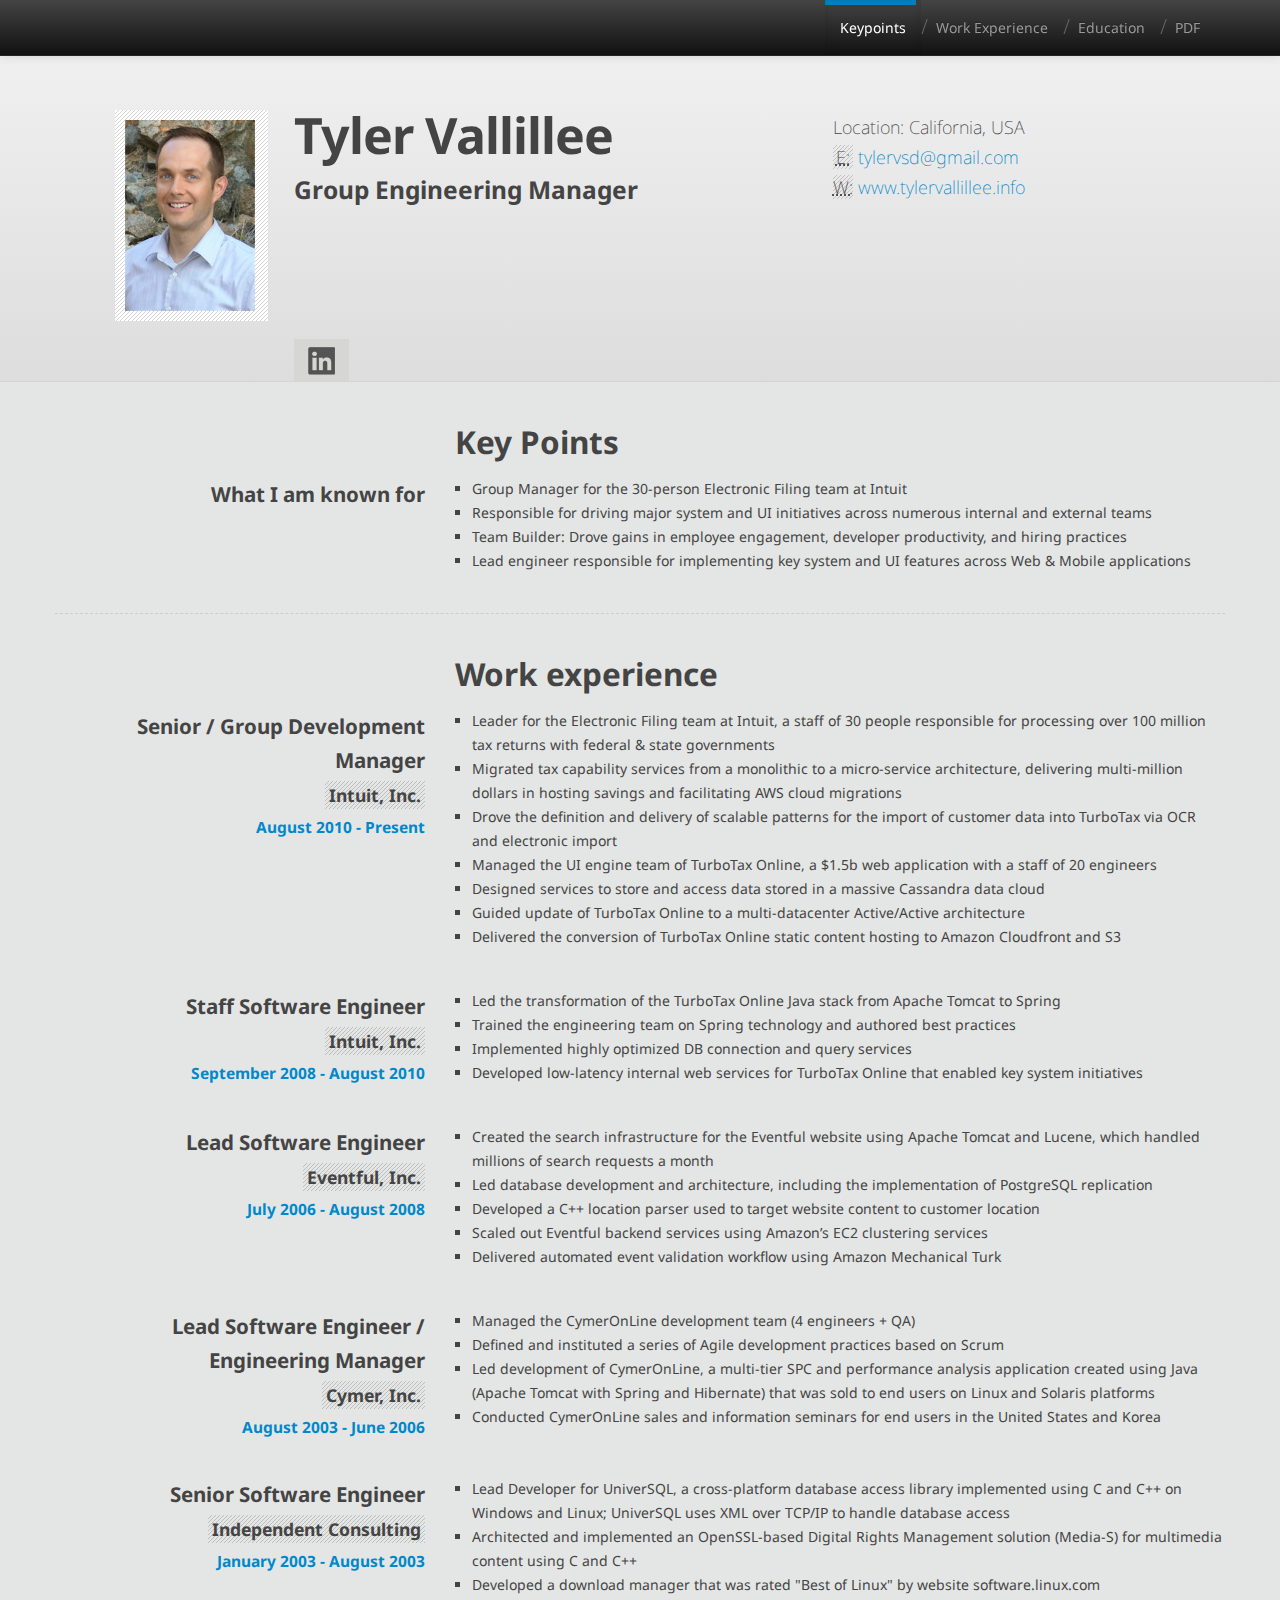
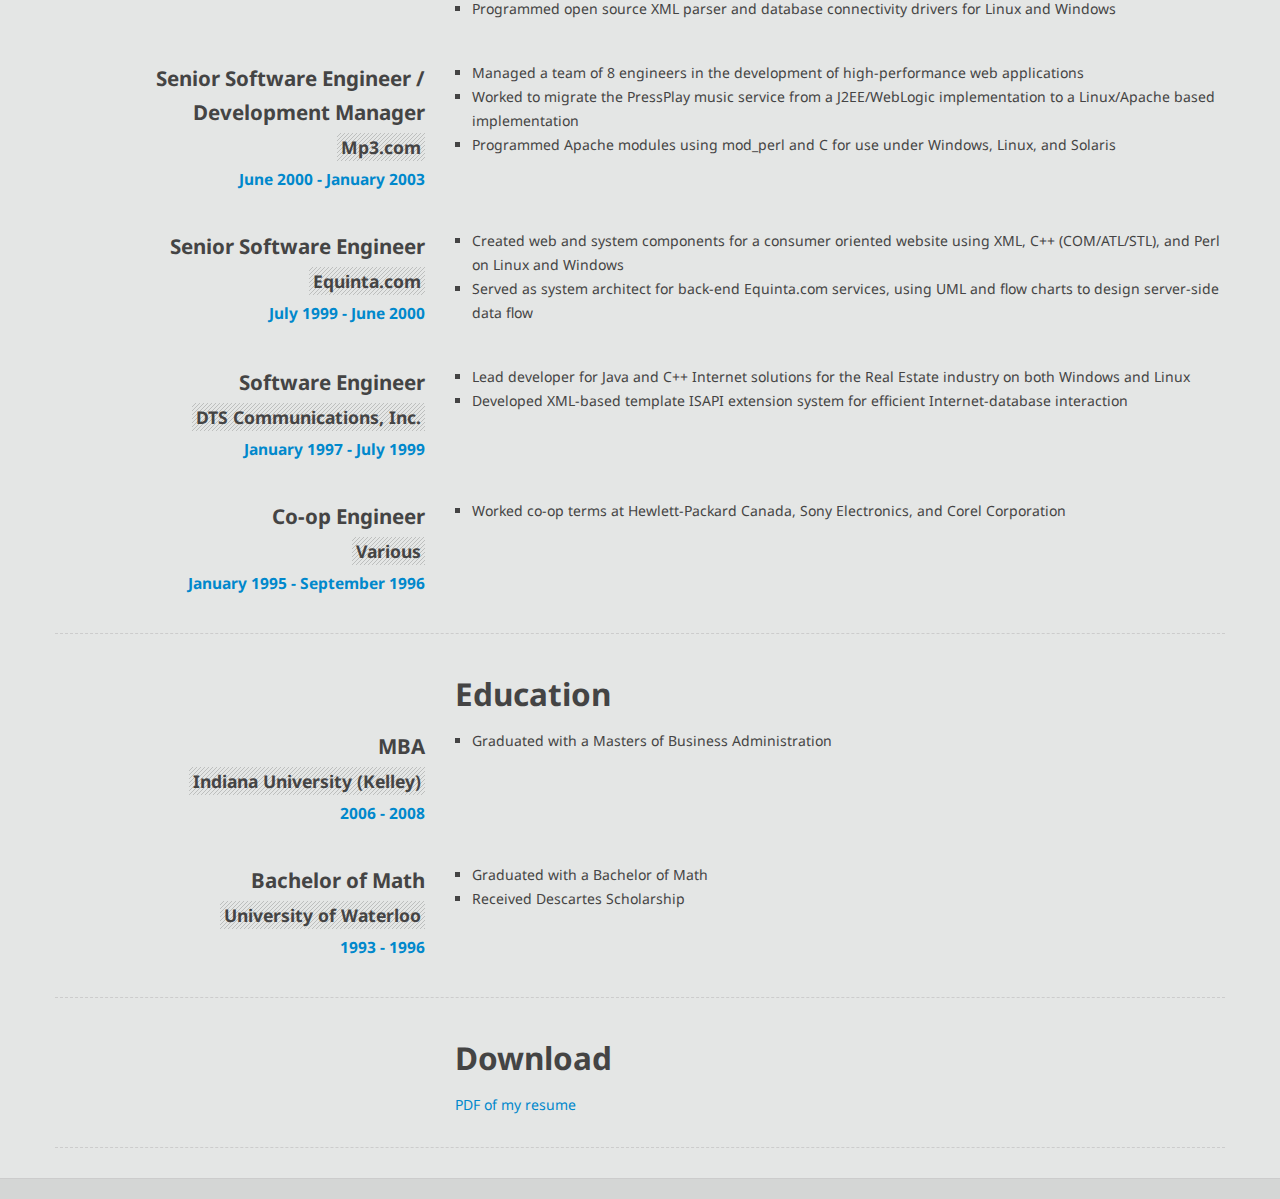
==== commit fde5af1a: "Removed old social links" ====
--- a/index.html
+++ b/index.html
@@ -35,7 +35,7 @@
 
   <!--  <link href="css/orange.css" rel="stylesheet"> -->
 
-   <link href='http://fonts.googleapis.com/css?family=Droid+Sans:400,700' rel='stylesheet' type='text/css'>
+   <link href='https://fonts.googleapis.com/css?family=Droid+Sans:400,700' rel='stylesheet' type='text/css'>
 
 </head>
 
@@ -88,9 +88,9 @@
                         <h1>Tyler Vallillee</h1>
                         <h2>Group Engineering Manager</h2>
                         <ul class="social">
-                            <li class="facebook"><a target="_blank" href="http://facebook.com/tyler.vallillee"></a></li>
+                            <!-- <li class="facebook"><a target="_blank" href="http://facebook.com/tyler.vallillee"></a></li> -->
                             <li class="linked"><a target="_blank" href="http://www.linkedin.com/in/tylervallillee"></a></li>
-                            <li class="google"><a target="_blank" href="http://google.com/+TylerVallillee"></a></li>
+                            <!-- <li class="google"><a target="_blank" href="http://google.com/+TylerVallillee"></a></li> -->
                         </ul>
                     </div><!-- span6 -->
                     <div class="span4">
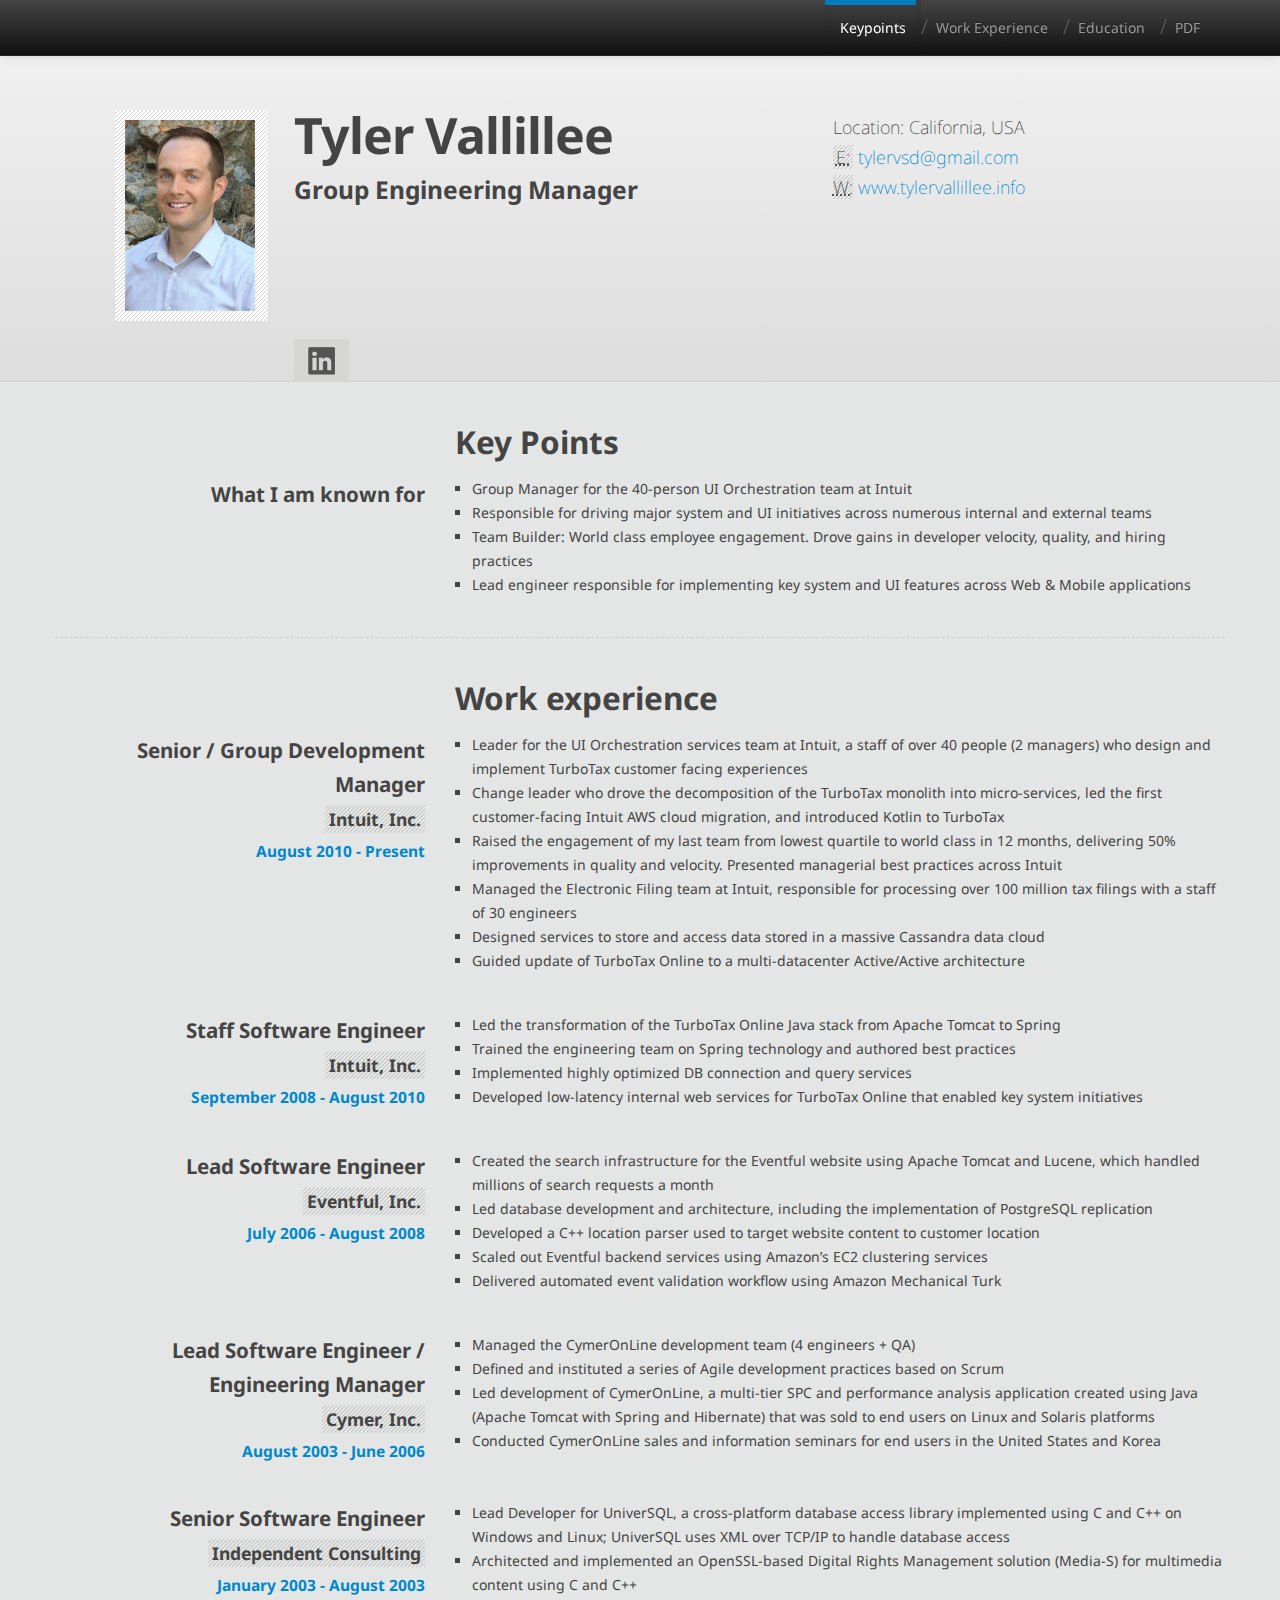
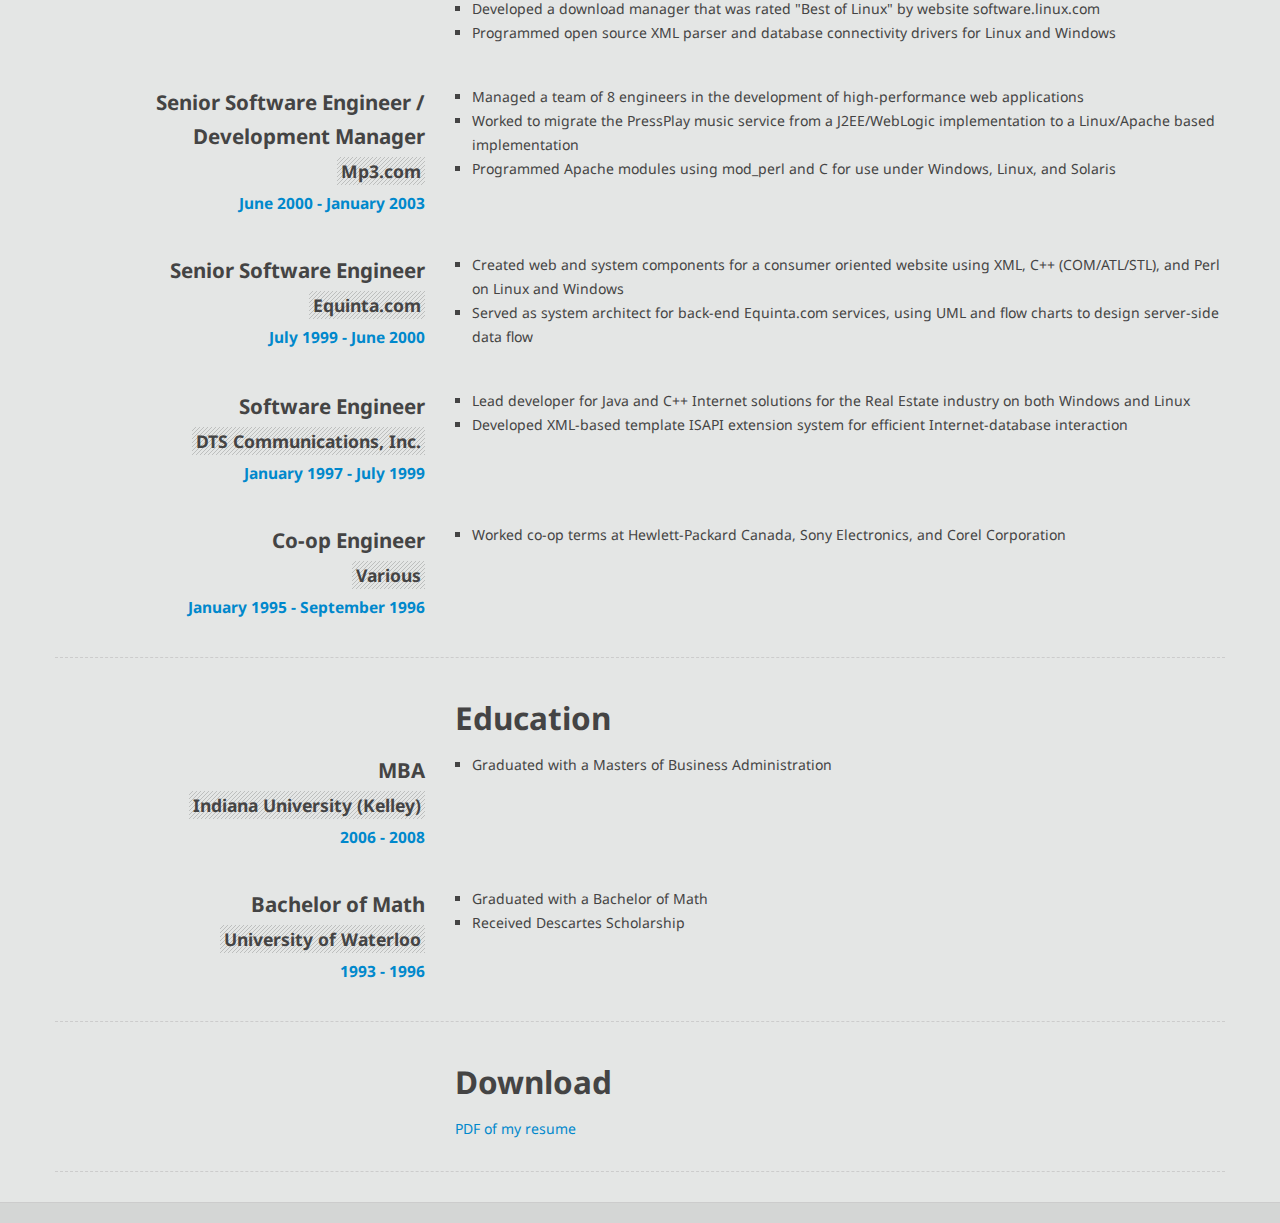
==== commit 85567131: "Recent experience updates" ====
--- a/index.html
+++ b/index.html
@@ -122,9 +122,9 @@
                 </div><!-- span4 -->
                 <div class="span8">
                     <ul>
-                        <li>Group Manager for the 30-person Electronic Filing team at Intuit</li>
+                        <li>Group Manager for the 40-person UI Orchestration team at Intuit</li>
                         <li>Responsible for driving major system and UI initiatives across numerous internal and external teams</li>
-                        <li>Team Builder: Drove  gains in employee engagement, developer productivity, and hiring practices</li>
+                        <li>Team Builder: World class employee engagement. Drove gains in developer velocity, quality, and hiring practices</li>
                         <li>Lead engineer responsible for implementing key system and UI features across Web & Mobile applications</li>
                     </ul>
                 </div><!-- span8 -->
@@ -152,13 +152,12 @@
                 </div><!-- span4 -->
                 <div class="span8">
                 	<ul>
-                        <li>Leader for the Electronic Filing team at Intuit, a staff of 30 people responsible for processing over 100 million tax returns with federal & state governments</li>
-                        <li>Migrated tax capability services from a monolithic to a micro-service architecture, delivering multi-million dollars in hosting savings and facilitating AWS cloud migrations</li>
-                        <li>Drove the definition and delivery of scalable patterns for the import of customer data into TurboTax via OCR and electronic import</li>
-                        <li>Managed the UI engine team of TurboTax Online, a $1.5b web application with a staff of 20 engineers</li>
+                        <li>Leader for the UI Orchestration services team at Intuit, a staff of over 40 people (2 managers) who design and implement TurboTax customer facing experiences </li>
+                        <li>Change leader who drove the decomposition of the TurboTax monolith into micro-services, led the first customer-facing Intuit AWS cloud migration, and introduced Kotlin to TurboTax</li>
+                        <li>Raised the engagement of my last team from lowest quartile to world class in 12 months, delivering 50% improvements in quality and velocity. Presented managerial best practices across Intuit</li>
+                        <li>Managed the Electronic Filing team at Intuit, responsible for processing over 100 million tax filings with a staff of 30 engineers</li>
                         <li>Designed services to store and access data stored in a massive Cassandra data cloud</li>
                         <li>Guided update of TurboTax Online to a multi-datacenter Active/Active architecture</li>
-												<li>Delivered the conversion of TurboTax Online static content hosting to Amazon Cloudfront and S3</li>
                   	</ul>
                 </div><!-- span8 -->
 			</div><!-- row -->
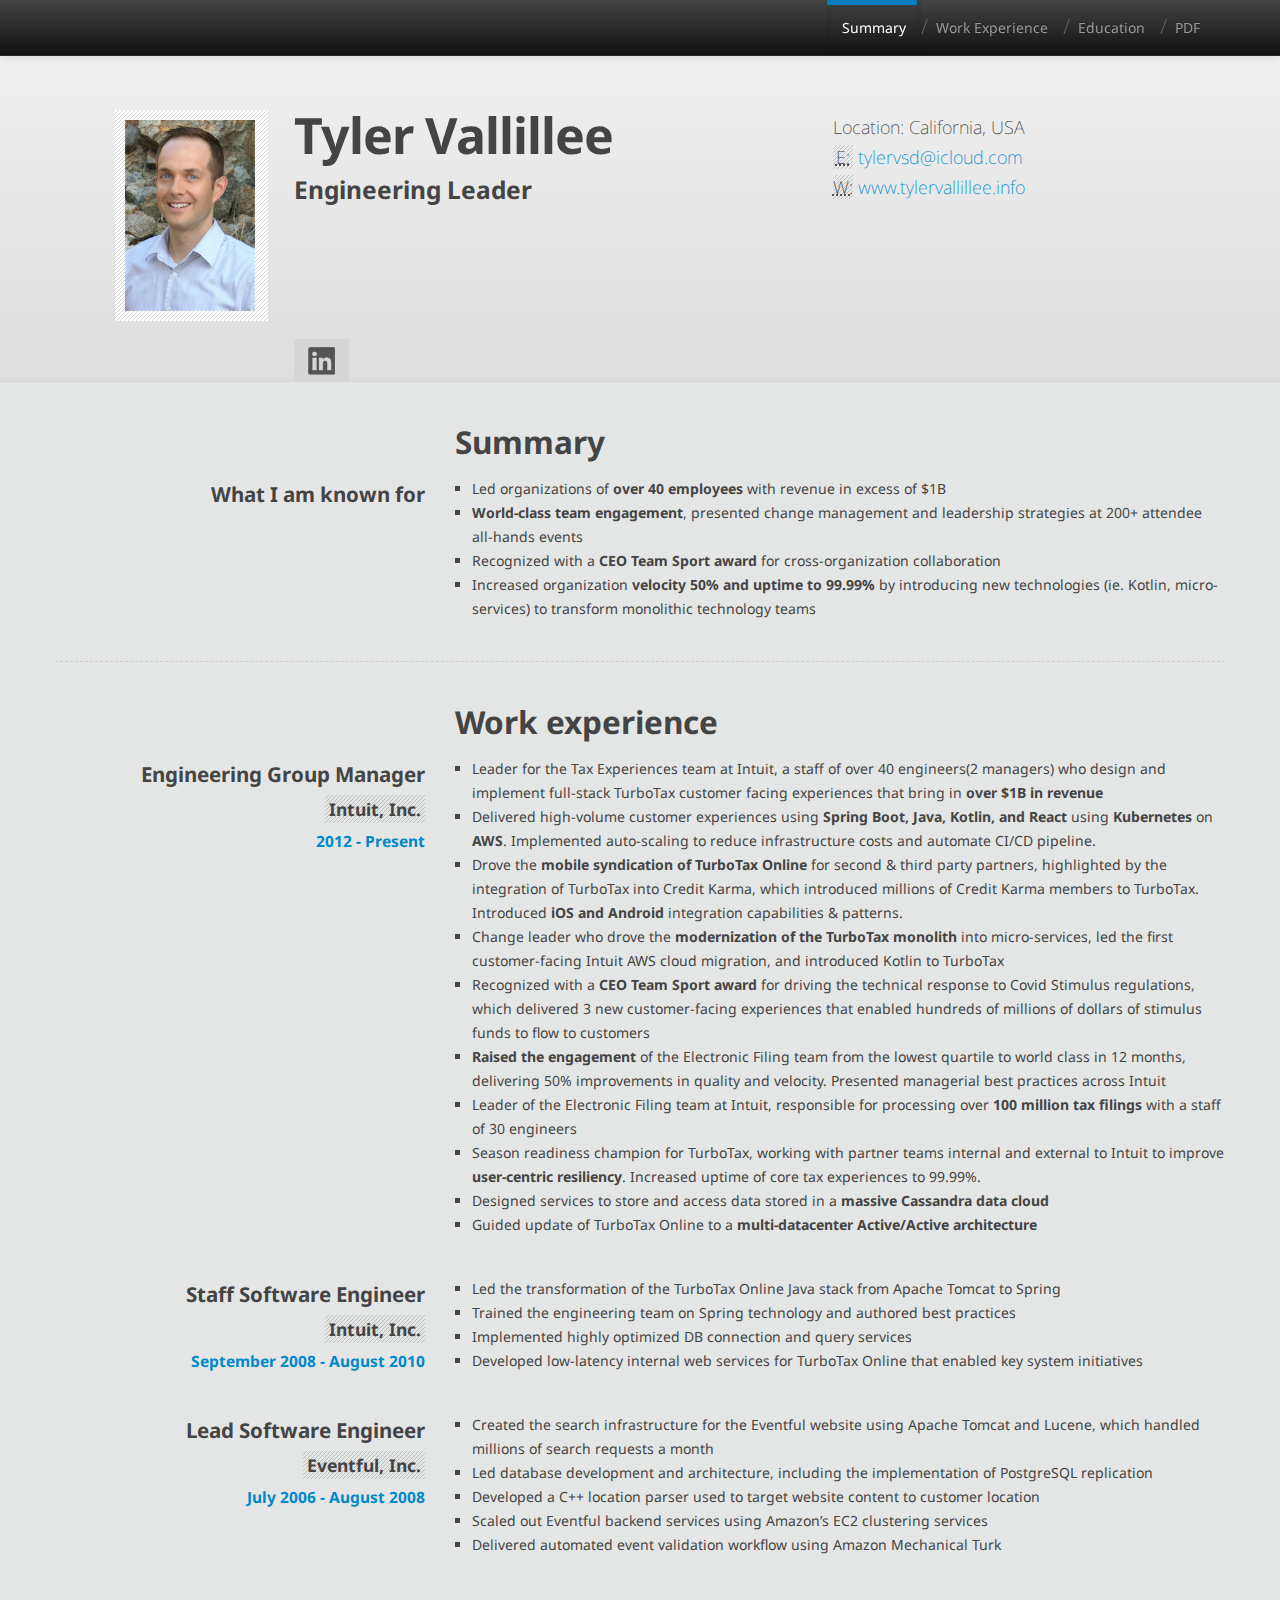
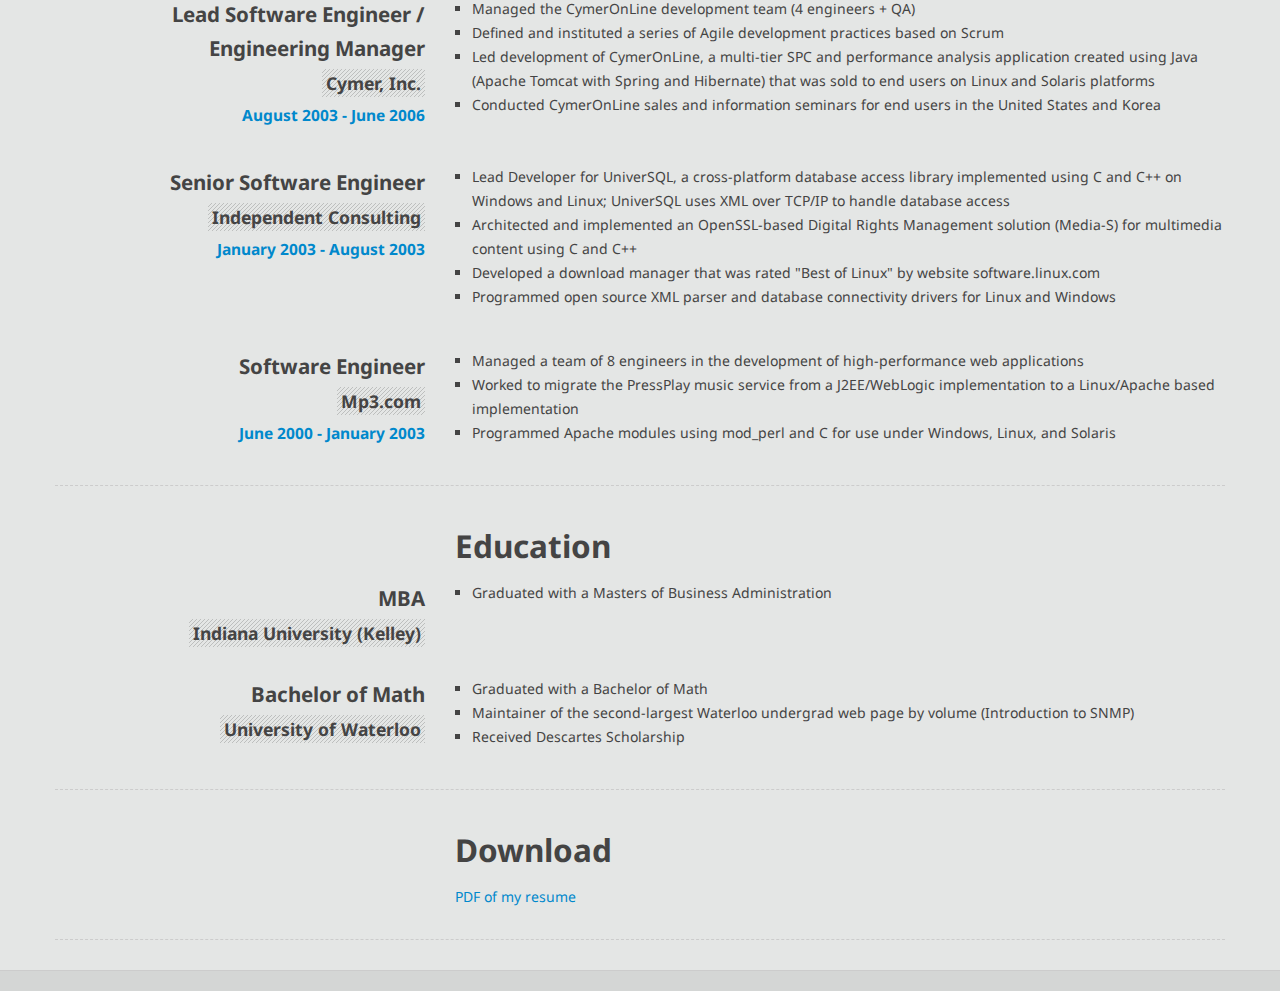
==== commit f941daaa: "2022 updates" ====
--- a/index.html
+++ b/index.html
@@ -59,7 +59,7 @@
               	<a class="brand me-name" href="#top">Tyler Vallillee</a><!-- This text displays when the screen has been scrolled -->
                 <div class="nav-collapse collapse pull-right navigation">
                     <ul class="nav">
-                      <li class="active first"><a href="#keypoints">Keypoints</a></li>
+                      <li class="active first"><a href="#keypoints">Summary</a></li>
                       <li><a href="#experience">Work Experience</a></li>
                       <li><a href="#education">Education</a></li>
                       <li><a target="_blank" href="tylerv-resume.pdf">PDF</a></li>
@@ -86,7 +86,7 @@
                     </div><!-- span2 -->
                     <div class="span6">
                         <h1>Tyler Vallillee</h1>
-                        <h2>Group Engineering Manager</h2>
+                        <h2>Engineering Leader</h2>
                         <ul class="social">
                             <!-- <li class="facebook"><a target="_blank" href="http://facebook.com/tyler.vallillee"></a></li> -->
                             <li class="linked"><a target="_blank" href="http://www.linkedin.com/in/tylervallillee"></a></li>
@@ -96,7 +96,7 @@
                     <div class="span4">
                         <address>
                         	Location: California, USA<br>
-                            <abbr title="Email">E:</abbr> <a href="mailto:tylervsd@gmail.com">tylervsd@gmail.com</a><br>
+                            <abbr title="Email">E:</abbr> <a href="mailto:tylervsd@icloud.com">tylervsd@icloud.com</a><br>
                             <abbr title="Website">W:</abbr> <a href="http://www.tylervallillee.info">www.tylervallillee.info</a><br>
                         </address>
                     </div><!-- span4 -->
@@ -115,17 +115,17 @@
 			<div class="row">
                 <div class="span4"></div><!-- Keep this div empty to align -->
                 <div class="span8">
-                  <a name="keypoints" class="division"></a><h2>Key Points</h2>
+                  <a name="keypoints" class="division"></a><h2>Summary</h2>
                 </div><!-- span8 -->
                 <div class="span4">
                     <h3>What I am known for</h3>
                 </div><!-- span4 -->
                 <div class="span8">
                     <ul>
-                        <li>Group Manager for the 40-person UI Orchestration team at Intuit</li>
-                        <li>Responsible for driving major system and UI initiatives across numerous internal and external teams</li>
-                        <li>Team Builder: World class employee engagement. Drove gains in developer velocity, quality, and hiring practices</li>
-                        <li>Lead engineer responsible for implementing key system and UI features across Web & Mobile applications</li>
+                        <li>Led organizations of <b>over 40 employees</b> with revenue in excess of $1B</li>
+                        <li><b>World-class team engagement</b>, presented change management and leadership strategies at 200+ attendee all-hands events</li>
+                        <li>Recognized with a <b>CEO Team Sport award</b> for cross-organization collaboration</li>
+                        <li>Increased organization <b>velocity 50% and uptime to 99.99%</b> by introducing new technologies (ie. Kotlin, micro-services) to transform monolithic technology teams</li>
                     </ul>
                 </div><!-- span8 -->
              </div><!-- row -->
@@ -146,18 +146,22 @@
                 </div><!-- span8 -->
 
                 <div class="span4">
-                	<h3>Senior / Group Development Manager</h3>
+                	<h3>Engineering Group Manager</h3>
                 	<h4>Intuit, Inc.</h4>
-                  	<h5>August 2010 - Present</h5>
-                </div><!-- span4 -->
-                <div class="span8">
-                	<ul>
-                        <li>Leader for the UI Orchestration services team at Intuit, a staff of over 40 people (2 managers) who design and implement TurboTax customer facing experiences </li>
-                        <li>Change leader who drove the decomposition of the TurboTax monolith into micro-services, led the first customer-facing Intuit AWS cloud migration, and introduced Kotlin to TurboTax</li>
-                        <li>Raised the engagement of my last team from lowest quartile to world class in 12 months, delivering 50% improvements in quality and velocity. Presented managerial best practices across Intuit</li>
-                        <li>Managed the Electronic Filing team at Intuit, responsible for processing over 100 million tax filings with a staff of 30 engineers</li>
-                        <li>Designed services to store and access data stored in a massive Cassandra data cloud</li>
-                        <li>Guided update of TurboTax Online to a multi-datacenter Active/Active architecture</li>
+                  	<h5>2012 - Present</h5>
+                </div><!-- span4 -->
+                <div class="span8">
+                	<ul>
+                        <li>Leader for the Tax Experiences team at Intuit, a staff of over 40 engineers(2 managers) who design and implement full-stack TurboTax customer facing experiences that bring in <b>over $1B in revenue</b></li>
+                        <li>Delivered high-volume customer experiences using <b>Spring Boot, Java, Kotlin, and React</b> using <b>Kubernetes</b> on <b>AWS</b>. Implemented auto-scaling to reduce infrastructure costs and automate CI/CD pipeline.</li>
+                        <li>Drove the <b>mobile syndication of TurboTax Online</b> for second & third party partners, highlighted by the integration of TurboTax into Credit Karma, which introduced millions of Credit Karma members to TurboTax. Introduced <b>iOS and Android</b> integration capabilities & patterns.</li>
+                        <li>Change leader who drove the <b>modernization of the TurboTax monolith</b> into micro-services, led the first customer-facing Intuit AWS cloud migration, and introduced Kotlin to TurboTax</li>
+                        <li>Recognized with a <b>CEO Team Sport award</b> for driving the technical response to Covid Stimulus regulations, which delivered 3 new customer-facing experiences that enabled hundreds of millions of dollars of stimulus funds to flow to customers</li>
+                        <li><b>Raised the engagement</b> of the Electronic Filing team from the lowest quartile to world class in 12 months, delivering 50% improvements in quality and velocity. Presented managerial best practices across Intuit</li>
+                        <li>Leader of the Electronic Filing team at Intuit, responsible for processing over <b>100 million tax filings</b> with a staff of 30 engineers</li>
+                        <li>Season readiness champion for TurboTax, working with partner teams internal and external to Intuit to improve <b>user-centric resiliency</b>. Increased uptime of core tax experiences to 99.99%.</li>
+                        <li>Designed services to store and access data stored in a <b>massive Cassandra data cloud</b></li>
+                        <li>Guided update of TurboTax Online to a <b>multi-datacenter Active/Active architecture</b></li>
                   	</ul>
                 </div><!-- span8 -->
 			</div><!-- row -->
@@ -230,7 +234,7 @@
 
 			<div class="row">
                 <div class="span4">
-                    <h3>Senior Software Engineer / Development Manager</h3>
+                    <h3>Software Engineer</h3>
                     <h4>Mp3.com </h4>
                     <h5>June 2000 - January 2003</h5>
                 </div><!-- span4 -->
@@ -243,47 +247,6 @@
                 </div><!-- span8 -->
 			</div><!-- row -->
 
-			<div class="row">
-                <div class="span4">
-                    <h3>Senior Software Engineer</h3>
-                    <h4>Equinta.com </h4>
-                    <h5>July 1999 - June 2000</h5>
-                </div><!-- span4 -->
-                <div class="span8">
-                	<ul>
-                        <li>Created web and system components for a consumer oriented website using XML, C++ (COM/ATL/STL), and Perl on Linux and Windows </li>
-                        <li>Served as system architect for back-end Equinta.com services, using UML and flow charts to design server-side data flow</li>
-                  	</ul>
-                </div><!-- span8 -->
-			</div><!-- row -->
-
-			<div class="row">
-                <div class="span4">
-                    <h3>Software Engineer</h3>
-                    <h4>DTS Communications, Inc. </h4>
-                    <h5>January 1997 - July 1999</h5>
-                </div><!-- span4 -->
-                <div class="span8">
-                	<ul>
-                        <li>Lead developer for Java and C++ Internet solutions for the Real Estate industry on both Windows and Linux</li>
-                        <li>Developed XML-based template ISAPI extension system for efficient Internet-database interaction</li>
-                  	</ul>
-                </div><!-- span8 -->
-			</div><!-- row -->
-
-			<div class="row">
-                <div class="span4">
-                    <h3>Co-op Engineer</h3>
-                    <h4>Various</h4>
-                    <h5>January 1995 - September 1996</h5>
-                </div><!-- span4 -->
-                <div class="span8">
-                	<ul>
-                        <li>Worked co-op terms at Hewlett-Packard Canada, Sony Electronics, and Corel Corporation</li>
-                  	</ul>
-                </div><!-- span8 -->
-			</div><!-- row -->
-
 		</section>
 
 		<hr>
@@ -303,7 +266,6 @@
                 <div class="span4">
                     <h3>MBA</h3>
                     <h4>Indiana University (Kelley)</h4>
-                    <h5>2006 - 2008</h5>
                 </div><!-- span4 -->
                 <div class="span8">
 	                <ul>
@@ -316,11 +278,11 @@
                 <div class="span4">
                     <h3>Bachelor of Math</h3>
                     <h4>University of Waterloo</h4>
-                    <h5>1993 - 1996</h5>
                 </div><!-- span4 -->
                 <div class="span8">
   	                <ul>
                       <li>Graduated with a Bachelor of Math</li>
+                      <li>Maintainer of the second-largest Waterloo undergrad web page by volume (Introduction to SNMP)</li>
                       <li>Received Descartes Scholarship</li>
                     </ul>
 
